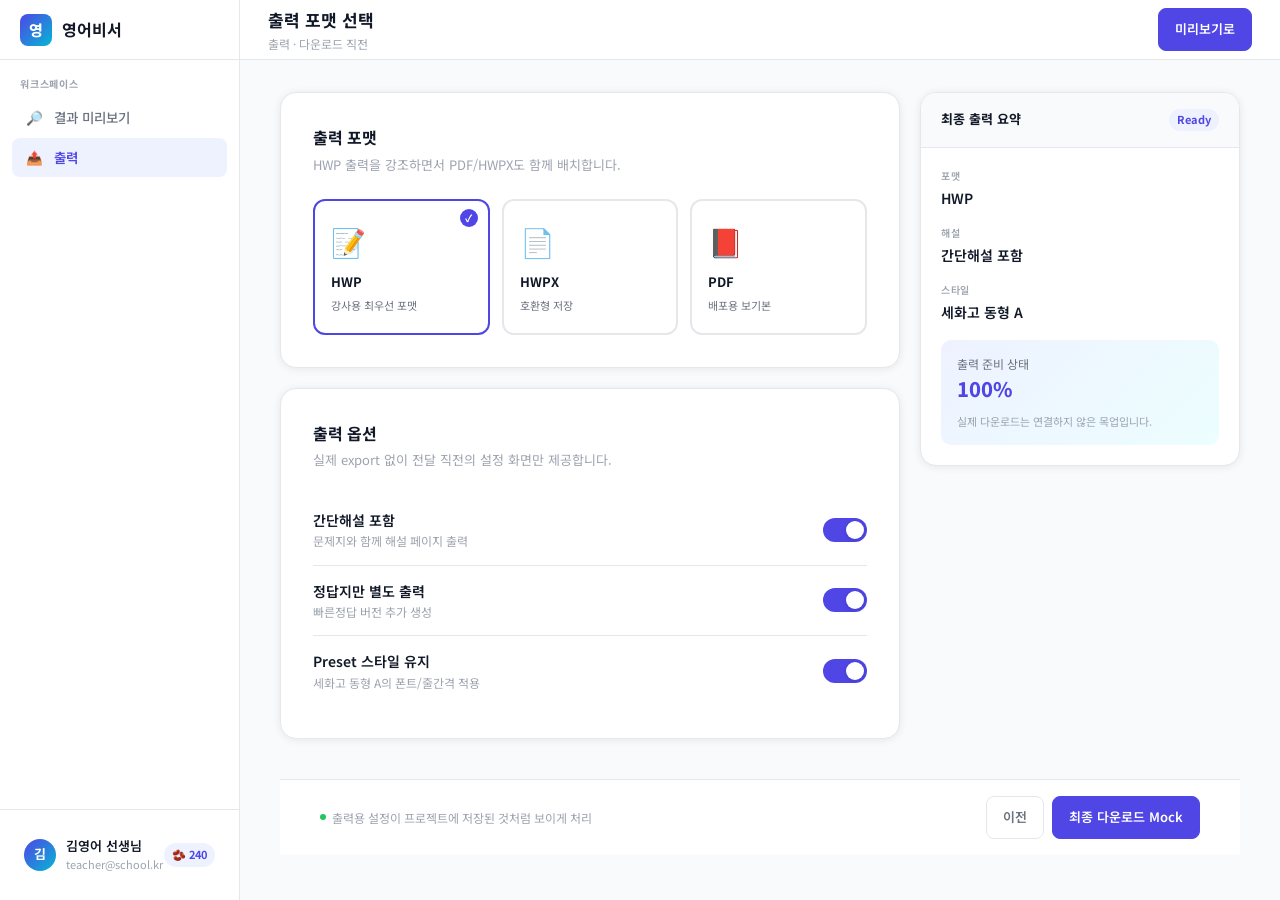
==== export.html @ 363a8ff7 "Initial mockup upload" ====
<!DOCTYPE html>
<html lang="ko">
<head>
  <meta charset="UTF-8">
  <meta name="viewport" content="width=device-width, initial-scale=1.0">
  <title>출력 - 영어비서</title>
  <link rel="stylesheet" href="./assets/css/reset.css">
  <link rel="stylesheet" href="./assets/css/tokens.css">
  <link rel="stylesheet" href="./assets/css/layout.css">
  <link rel="stylesheet" href="./assets/css/components.css">
  <link rel="stylesheet" href="./assets/css/pages.css">
</head>
<body data-nav="export">
  <aside class="sidebar">
    <a class="sidebar-logo" href="./index.html"><div class="logo-icon">영</div><span class="logo-text">영어비서</span></a>
    <nav class="sidebar-nav">
      <div class="nav-section-label">워크스페이스</div>
      <a class="nav-item" data-nav-link="preview" href="./preview.html"><span class="nav-item-icon">🔎</span> 결과 미리보기</a>
      <a class="nav-item" data-nav-link="export" href="./export.html"><span class="nav-item-icon">📤</span> 출력</a>
    </nav>
    <div class="sidebar-footer"><div class="sidebar-user"><div class="user-avatar">김</div><div class="user-info"><div class="user-name">김영어 선생님</div><div class="user-email">teacher@school.kr</div></div><div class="bean-chip">🫘 240</div></div></div>
  </aside>
  <header class="topbar"><div class="topbar-left"><div class="topbar-title">출력 포맷 선택</div><div class="topbar-breadcrumb">출력 · 다운로드 직전</div></div><div class="topbar-right"><a class="btn btn-primary" href="./preview.html">미리보기로</a></div></header>
  <main class="main">
    <div class="page-body">
      <div class="layout-wrap">
        <div class="content-stack">
          <section class="section-card">
            <div class="section-card-title">출력 포맷</div>
            <div class="section-card-desc">HWP 출력을 강조하면서 PDF/HWPX도 함께 배치합니다.</div>
            <div class="type-grid" data-select-group="single">
              <div class="type-card selected" data-selectable><div class="type-card-icon">📝</div><div class="type-card-name">HWP</div><div class="type-card-desc">강사용 최우선 포맷</div></div>
              <div class="type-card" data-selectable><div class="type-card-icon">📄</div><div class="type-card-name">HWPX</div><div class="type-card-desc">호환형 저장</div></div>
              <div class="type-card" data-selectable><div class="type-card-icon">📕</div><div class="type-card-name">PDF</div><div class="type-card-desc">배포용 보기본</div></div>
            </div>
          </section>
          <section class="section-card">
            <div class="section-card-title">출력 옵션</div>
            <div class="section-card-desc">실제 export 없이 전달 직전의 설정 화면만 제공합니다.</div>
            <div class="toggle-row"><div><div class="toggle-label">간단해설 포함</div><div class="toggle-desc">문제지와 함께 해설 페이지 출력</div></div><div class="toggle-switch on"></div></div>
            <div class="toggle-row"><div><div class="toggle-label">정답지만 별도 출력</div><div class="toggle-desc">빠른정답 버전 추가 생성</div></div><div class="toggle-switch on"></div></div>
            <div class="toggle-row"><div><div class="toggle-label">Preset 스타일 유지</div><div class="toggle-desc">세화고 동형 A의 폰트/줄간격 적용</div></div><div class="toggle-switch on"></div></div>
          </section>
        </div>
        <aside class="preview-panel">
          <div class="preview-header"><div class="preview-title">최종 출력 요약</div><div class="preview-badge">Ready</div></div>
          <div class="preview-body">
            <div class="preview-row"><div class="preview-key">포맷</div><div class="preview-val">HWP</div></div>
            <div class="preview-row"><div class="preview-key">해설</div><div class="preview-val">간단해설 포함</div></div>
            <div class="preview-row"><div class="preview-key">스타일</div><div class="preview-val">세화고 동형 A</div></div>
            <div class="preview-cost"><div class="preview-cost-label">출력 준비 상태</div><div class="preview-cost-val">100%</div><div class="preview-cost-sub">실제 다운로드는 연결하지 않은 목업입니다.</div></div>
          </div>
        </aside>
      </div>
      <div class="bottom-bar">
        <div class="save-info"><span class="save-dot"></span> 출력용 설정이 프로젝트에 저장된 것처럼 보이게 처리</div>
        <div class="btn-row"><a class="btn btn-ghost" href="./preview.html">이전</a><button class="btn btn-primary">최종 다운로드 Mock</button></div>
      </div>
    </div>
  </main>
  <script src="./assets/js/app.js"></script>
</body>
</html>
---- assets/css/tokens.css ----
@import url('https://fonts.googleapis.com/css2?family=Noto+Sans+KR:wght@300;400;500;600;700;800&display=swap');

:root {
  --primary: #4f46e5;
  --primary-dark: #3730a3;
  --primary-light: #eef2ff;
  --accent: #06b6d4;
  --accent-light: #ecfeff;
  --text-main: #111827;
  --text-sub: #6b7280;
  --text-muted: #9ca3af;
  --bg: #ffffff;
  --bg-gray: #f9fafb;
  --bg-soft: #f3f4f6;
  --border: #e5e7eb;
  --success: #16a34a;
  --warning: #d97706;
  --danger: #ef4444;
  --sidebar-w: 240px;
  --topbar-h: 60px;
  --radius: 12px;
  --radius-lg: 16px;
  --shadow: 0 1px 8px rgba(0, 0, 0, 0.08);
  --shadow-md: 0 4px 20px rgba(0, 0, 0, 0.1);
}

body {
  font-family: 'Noto Sans KR', sans-serif;
  color: var(--text-main);
  background: var(--bg-gray);
  line-height: 1.6;
}
---- assets/css/layout.css ----
.sidebar {
  position: fixed;
  inset: 0 auto 0 0;
  width: var(--sidebar-w);
  background: var(--bg);
  border-right: 1px solid var(--border);
  display: flex;
  flex-direction: column;
  z-index: 50;
}

.sidebar-logo {
  height: var(--topbar-h);
  display: flex;
  align-items: center;
  gap: 10px;
  padding: 0 20px;
  border-bottom: 1px solid var(--border);
}

.logo-icon {
  width: 32px;
  height: 32px;
  border-radius: 8px;
  background: linear-gradient(135deg, var(--primary), var(--accent));
  color: #fff;
  display: grid;
  place-items: center;
  font-size: 15px;
  font-weight: 800;
}

.logo-text {
  font-size: 16px;
  font-weight: 700;
}

.sidebar-nav {
  flex: 1;
  overflow-y: auto;
  padding: 16px 12px;
}

.nav-section-label {
  font-size: 10px;
  font-weight: 700;
  color: var(--text-muted);
  letter-spacing: 0.8px;
  padding: 0 8px;
  margin: 16px 0 6px;
}

.nav-section-label:first-child {
  margin-top: 0;
}

.nav-item,
.nav-item-header,
.nav-subitem {
  display: flex;
  align-items: center;
  gap: 10px;
  border-radius: 8px;
  color: var(--text-sub);
  transition: all 0.15s;
}

.nav-item,
.nav-item-header {
  padding: 9px 12px;
  font-size: 13.5px;
  font-weight: 500;
}

.nav-item:hover,
.nav-item-header:hover,
.nav-subitem:hover {
  background: var(--bg-gray);
  color: var(--text-main);
}

.nav-item.active,
.nav-subitem.active {
  background: var(--primary-light);
  color: var(--primary);
  font-weight: 600;
}

.nav-item-icon {
  width: 20px;
  text-align: center;
  flex-shrink: 0;
}

.nav-item-badge,
.bean-chip,
.preview-badge,
.mini-badge {
  border-radius: 999px;
  font-size: 11px;
  font-weight: 700;
}

.nav-item-badge {
  margin-left: auto;
  background: var(--primary);
  color: #fff;
  padding: 1px 7px;
}

.nav-item-badge.gray {
  background: var(--bg-gray);
  color: var(--text-muted);
  border: 1px solid var(--border);
}

.nav-item-expandable {
  display: flex;
  flex-direction: column;
}

.nav-item-chevron {
  margin-left: auto;
  font-size: 11px;
  color: var(--text-muted);
  transition: transform 0.2s;
}

.nav-item-expandable.open .nav-item-chevron {
  transform: rotate(180deg);
}

.nav-submenu {
  display: none;
  flex-direction: column;
  padding: 2px 0 4px 32px;
  gap: 1px;
}

.nav-item-expandable.open .nav-submenu {
  display: flex;
}

.nav-subitem {
  padding: 7px 10px;
  font-size: 13px;
  font-weight: 500;
}

.nav-subitem-dot {
  width: 5px;
  height: 5px;
  border-radius: 50%;
  background: var(--text-muted);
}

.sidebar-footer {
  padding: 16px 12px;
  border-top: 1px solid var(--border);
}

.sidebar-user {
  display: flex;
  align-items: center;
  gap: 10px;
  padding: 10px 12px;
  border-radius: 8px;
}

.user-avatar {
  width: 32px;
  height: 32px;
  border-radius: 50%;
  background: linear-gradient(135deg, var(--primary), var(--accent));
  color: #fff;
  display: grid;
  place-items: center;
  font-size: 13px;
  font-weight: 700;
}

.user-info {
  flex: 1;
  min-width: 0;
}

.user-name {
  font-size: 13px;
  font-weight: 600;
}

.user-email {
  font-size: 11px;
  color: var(--text-muted);
}

.bean-chip {
  background: var(--primary-light);
  color: var(--primary);
  padding: 3px 8px;
}

.topbar {
  position: fixed;
  top: 0;
  left: var(--sidebar-w);
  right: 0;
  height: var(--topbar-h);
  background: var(--bg);
  border-bottom: 1px solid var(--border);
  display: flex;
  align-items: center;
  justify-content: space-between;
  padding: 0 28px;
  z-index: 40;
}

.topbar-left {
  display: flex;
  flex-direction: column;
}

.topbar-title {
  font-size: 17px;
  font-weight: 700;
}

.topbar-breadcrumb {
  font-size: 12px;
  color: var(--text-muted);
}

.topbar-right {
  display: flex;
  align-items: center;
  gap: 12px;
}

.main {
  margin-left: var(--sidebar-w);
  padding-top: var(--topbar-h);
  min-height: 100vh;
}

.page-body {
  padding: 32px 40px;
  max-width: 1240px;
}

.layout-wrap {
  display: grid;
  grid-template-columns: minmax(0, 1fr) 320px;
  gap: 20px;
  align-items: start;
}

.content-stack {
  display: flex;
  flex-direction: column;
}

.page-hero {
  background: linear-gradient(135deg, rgba(79, 70, 229, 0.1), rgba(6, 182, 212, 0.08));
  border: 1px solid rgba(79, 70, 229, 0.12);
  border-radius: 20px;
  padding: 36px;
  margin-bottom: 24px;
}

.page-hero h1 {
  font-size: 30px;
  line-height: 1.25;
  margin-bottom: 12px;
}

.page-hero p {
  color: var(--text-sub);
  max-width: 720px;
}

.hero-actions,
.toolbar-row,
.chip-row {
  display: flex;
  flex-wrap: wrap;
  gap: 10px;
}

.hero-actions {
  margin-top: 20px;
}

@media (max-width: 1100px) {
  .layout-wrap {
    grid-template-columns: 1fr;
  }

  .preview-panel {
    position: static;
  }
}

@media (max-width: 900px) {
  .sidebar {
    position: static;
    width: 100%;
    height: auto;
  }

  .topbar,
  .main {
    margin-left: 0;
    left: 0;
  }

  .topbar {
    position: static;
  }

  .main {
    padding-top: 0;
  }

  .page-body {
    padding: 20px;
  }
}
---- assets/css/components.css ----
.section-card,
.preview-panel,
.project-card,
.metric-card,
.doc-card,
.timeline-card {
  background: var(--bg);
  border: 1px solid var(--border);
  border-radius: var(--radius-lg);
  box-shadow: var(--shadow);
}

.section-card {
  padding: 32px;
  margin-bottom: 20px;
}

.section-card-title {
  font-size: 16px;
  font-weight: 700;
  margin-bottom: 4px;
  display: flex;
  align-items: center;
  gap: 8px;
}

.section-card-desc {
  font-size: 13px;
  color: var(--text-muted);
  margin-bottom: 24px;
}

.section-divider,
.preview-divider {
  border: none;
  border-top: 1px solid var(--border);
  margin: 20px 0;
}

.step-bar {
  display: flex;
  align-items: center;
  margin-bottom: 36px;
}

.step-item {
  display: flex;
  align-items: center;
  gap: 10px;
  flex: 1;
  position: relative;
}

.step-item:not(:last-child)::after {
  content: "";
  position: absolute;
  left: 36px;
  right: 0;
  top: 50%;
  transform: translateY(-50%);
  height: 2px;
  background: var(--border);
  z-index: 0;
}

.step-item.done:not(:last-child)::after,
.step-item.active:not(:last-child)::after {
  background: var(--primary-light);
}

.step-circle {
  width: 36px;
  height: 36px;
  border-radius: 50%;
  border: 2px solid var(--border);
  background: var(--bg);
  color: var(--text-muted);
  display: grid;
  place-items: center;
  font-size: 14px;
  font-weight: 700;
  position: relative;
  z-index: 1;
}

.step-item.done .step-circle {
  background: var(--primary);
  border-color: var(--primary);
  color: #fff;
}

.step-item.active .step-circle {
  color: var(--primary);
  border-color: var(--primary);
  background: var(--primary-light);
}

.step-label {
  font-size: 13px;
  font-weight: 600;
  color: var(--text-muted);
  white-space: nowrap;
}

.step-item.active .step-label {
  color: var(--primary);
}

.type-grid,
.card-grid,
.metric-grid {
  display: grid;
  gap: 12px;
}

.type-grid {
  grid-template-columns: repeat(3, minmax(0, 1fr));
}

.card-grid {
  grid-template-columns: repeat(2, minmax(0, 1fr));
}

.metric-grid {
  grid-template-columns: repeat(4, minmax(0, 1fr));
}

.type-card,
.selectable-card {
  border: 2px solid var(--border);
  border-radius: 12px;
  padding: 18px 16px;
  background: var(--bg);
  cursor: pointer;
  transition: all 0.15s;
  position: relative;
}

.type-card:hover,
.selectable-card:hover,
.skill-chip:hover,
.level-chip:hover {
  border-color: var(--primary);
  background: var(--primary-light);
}

.type-card.selected,
.selectable-card.selected,
.skill-chip.selected,
.level-chip.selected {
  border-color: var(--primary);
}

.type-card.selected::after,
.selectable-card.selected::after {
  content: "✓";
  position: absolute;
  top: 8px;
  right: 10px;
  width: 18px;
  height: 18px;
  border-radius: 50%;
  background: var(--primary);
  color: #fff;
  display: grid;
  place-items: center;
  font-size: 10px;
  font-weight: 800;
}

.check-card {
  padding-left: 42px;
}

.check-card::before {
  content: "";
  position: absolute;
  left: 16px;
  top: 18px;
  width: 16px;
  height: 16px;
  border-radius: 4px;
  border: 1.5px solid var(--border);
  background: var(--bg);
}

.check-card.selected::before {
  content: "✓";
  display: grid;
  place-items: center;
  font-size: 10px;
  font-weight: 800;
  color: var(--primary);
  border-color: var(--primary);
  background: #fff;
}

.type-card-icon {
  font-size: 28px;
  margin-bottom: 8px;
}

.type-card-name,
.selectable-card-title {
  font-size: 13px;
  font-weight: 700;
  margin-bottom: 4px;
}

.type-card-desc,
.selectable-card-desc {
  font-size: 11px;
  color: var(--text-sub);
}

.form-row {
  display: grid;
  grid-template-columns: 1fr 1fr;
  gap: 16px;
  margin-bottom: 16px;
}

.form-row.single {
  grid-template-columns: 1fr;
}

.form-row.three {
  grid-template-columns: repeat(3, 1fr);
}

.form-group {
  display: flex;
  flex-direction: column;
  gap: 6px;
}

.form-label {
  font-size: 13px;
  font-weight: 600;
  display: flex;
  align-items: center;
  gap: 4px;
}

.required {
  color: var(--danger);
  font-size: 12px;
}

.optional {
  font-size: 11px;
  font-weight: 400;
  color: var(--text-muted);
}

.form-input,
.form-select,
.form-textarea {
  width: 100%;
  padding: 10px 14px;
  border: 1.5px solid var(--border);
  border-radius: 8px;
  font-size: 14px;
  color: var(--text-main);
  background: var(--bg);
  outline: none;
  transition: border-color 0.15s, box-shadow 0.15s;
}

.form-select {
  appearance: none;
  background-image: url("data:image/svg+xml,%3Csvg xmlns='http://www.w3.org/2000/svg' width='12' height='12' viewBox='0 0 12 12'%3E%3Cpath fill='%239CA3AF' d='M6 8L1 3h10z'/%3E%3C/svg%3E");
  background-repeat: no-repeat;
  background-position: right 12px center;
  padding-right: 32px;
}

.form-textarea {
  min-height: 96px;
  resize: vertical;
}

.form-input:focus,
.form-select:focus,
.form-textarea:focus {
  border-color: var(--primary);
  box-shadow: 0 0 0 3px rgba(79, 70, 229, 0.08);
}

.form-hint {
  font-size: 12px;
  color: var(--text-muted);
}

.skill-grid,
.level-row,
.stats-row {
  display: flex;
  flex-wrap: wrap;
  gap: 8px;
}

.skill-chip,
.level-chip,
.status-chip {
  border: 1.5px solid var(--border);
  border-radius: 999px;
  padding: 7px 14px;
  background: var(--bg);
  font-size: 13px;
  font-weight: 500;
  color: var(--text-sub);
  cursor: pointer;
  transition: all 0.15s;
}

.skill-chip {
  position: relative;
  padding-left: 34px;
}

.skill-chip::before {
  content: "";
  position: absolute;
  left: 12px;
  top: 50%;
  transform: translateY(-50%);
  width: 14px;
  height: 14px;
  border-radius: 4px;
  border: 1.5px solid var(--border);
  background: var(--bg);
}

.skill-chip.selected::before {
  content: "✓";
  display: grid;
  place-items: center;
  font-size: 10px;
  font-weight: 800;
  color: var(--primary);
  border-color: rgba(255, 255, 255, 0.8);
  background: #fff;
}

.skill-chip.selected {
  background: var(--primary);
  color: #fff;
}

.project-context-card {
  margin: 10px 0 16px;
  padding: 14px 12px;
  border: 1px solid var(--border);
  border-radius: 12px;
  background: linear-gradient(135deg, rgba(79, 70, 229, 0.08), rgba(6, 182, 212, 0.05));
}

.project-context-label {
  font-size: 10px;
  font-weight: 700;
  letter-spacing: 0.8px;
  color: var(--text-muted);
  margin-bottom: 6px;
}

.project-context-name {
  font-size: 13px;
  font-weight: 700;
  color: var(--text-main);
  line-height: 1.45;
}

.project-context-meta {
  font-size: 11px;
  color: var(--text-sub);
  margin-top: 4px;
}

.topbar-project-chip {
  display: inline-flex;
  align-items: center;
  gap: 8px;
  margin-top: 6px;
  padding: 6px 10px;
  border: 1px solid var(--border);
  border-radius: 999px;
  background: var(--bg-gray);
  width: fit-content;
  max-width: 520px;
}

.topbar-project-chip-label {
  font-size: 10px;
  font-weight: 700;
  letter-spacing: 0.7px;
  color: var(--text-muted);
  flex-shrink: 0;
}

.topbar-project-chip-name {
  font-size: 12px;
  font-weight: 600;
  color: var(--text-main);
  white-space: nowrap;
  overflow: hidden;
  text-overflow: ellipsis;
}

.level-chip.selected {
  background: var(--primary);
  color: #fff;
}

.toggle-row {
  display: flex;
  align-items: center;
  justify-content: space-between;
  gap: 12px;
  padding: 14px 0;
  border-bottom: 1px solid var(--border);
}

.toggle-row:last-child {
  border-bottom: none;
}

.toggle-label {
  font-size: 14px;
  font-weight: 600;
}

.toggle-desc {
  font-size: 12px;
  color: var(--text-muted);
}

.toggle-switch {
  width: 44px;
  height: 24px;
  border-radius: 999px;
  background: var(--border);
  position: relative;
  cursor: pointer;
  flex-shrink: 0;
}

.toggle-switch::after {
  content: "";
  position: absolute;
  top: 3px;
  left: 3px;
  width: 18px;
  height: 18px;
  border-radius: 50%;
  background: #fff;
  box-shadow: 0 1px 4px rgba(0, 0, 0, 0.15);
  transition: transform 0.2s;
}

.toggle-switch.on {
  background: var(--primary);
}

.toggle-switch.on::after {
  transform: translateX(20px);
}

.upload-zone {
  border: 2px dashed var(--border);
  border-radius: 12px;
  padding: 36px 24px;
  text-align: center;
  background: var(--bg-gray);
  transition: all 0.15s;
}

.upload-zone:hover {
  border-color: var(--primary);
  background: var(--primary-light);
}

.upload-icon {
  font-size: 34px;
  margin-bottom: 10px;
}

.upload-title {
  font-size: 14px;
  font-weight: 700;
  margin-bottom: 6px;
}

.upload-desc {
  font-size: 12px;
  color: var(--text-muted);
}

.upload-btn-row,
.action-row,
.btn-row {
  display: flex;
  flex-wrap: wrap;
  gap: 8px;
}

.upload-btn,
.btn,
.topbar-btn {
  display: inline-flex;
  align-items: center;
  justify-content: center;
  gap: 6px;
  border-radius: 8px;
  font-weight: 600;
  cursor: pointer;
  transition: all 0.15s;
}

.upload-btn,
.btn,
.topbar-btn-ghost {
  border: 1.5px solid var(--border);
  background: var(--bg);
  color: var(--text-sub);
}

.upload-btn,
.btn,
.topbar-btn {
  padding: 10px 16px;
  font-size: 13px;
}

.btn-primary {
  border-color: var(--primary);
  background: var(--primary);
  color: #fff;
}

.btn-primary:hover {
  background: var(--primary-dark);
  border-color: var(--primary-dark);
}

.btn-ghost:hover,
.topbar-btn-ghost:hover,
.upload-btn:hover {
  color: var(--primary);
  border-color: var(--primary);
  background: var(--primary-light);
}

.preview-panel {
  overflow: hidden;
  position: sticky;
  top: calc(var(--topbar-h) + 32px);
}

.preview-header {
  padding: 16px 20px;
  border-bottom: 1px solid var(--border);
  background: var(--bg-gray);
  display: flex;
  justify-content: space-between;
  align-items: center;
}

.preview-title {
  font-size: 13px;
  font-weight: 700;
}

.preview-badge {
  background: var(--primary-light);
  color: var(--primary);
  padding: 2px 8px;
}

.preview-body {
  padding: 20px;
}

.preview-row {
  display: flex;
  flex-direction: column;
  gap: 3px;
  margin-bottom: 16px;
}

.preview-key {
  font-size: 10px;
  font-weight: 600;
  color: var(--text-muted);
  letter-spacing: 0.5px;
}

.preview-val {
  font-size: 14px;
  font-weight: 600;
}

.preview-tags {
  display: flex;
  flex-wrap: wrap;
  gap: 4px;
}

.preview-tag,
.mini-badge,
.status-soft {
  border-radius: 999px;
  padding: 2px 8px;
  background: var(--primary-light);
  color: var(--primary);
  font-size: 11px;
  font-weight: 600;
}

.preview-cost {
  background: linear-gradient(135deg, var(--primary-light), var(--accent-light));
  border-radius: 10px;
  padding: 14px 16px;
  margin-top: 16px;
}

.preview-cost-label {
  font-size: 12px;
  color: var(--text-sub);
}

.preview-cost-val {
  font-size: 20px;
  font-weight: 800;
  color: var(--primary);
}

.preview-cost-sub {
  font-size: 11px;
  color: var(--text-muted);
  margin-top: 8px;
}

.bottom-bar {
  position: sticky;
  bottom: 0;
  background: rgba(255, 255, 255, 0.96);
  border-top: 1px solid var(--border);
  padding: 16px 40px;
  display: flex;
  justify-content: space-between;
  gap: 20px;
  margin-top: 20px;
  backdrop-filter: blur(8px);
}

.save-info {
  font-size: 12px;
  color: var(--text-muted);
  display: flex;
  align-items: center;
  gap: 6px;
}

.save-dot {
  width: 6px;
  height: 6px;
  border-radius: 50%;
  background: #22c55e;
}

.project-card,
.doc-card,
.timeline-card {
  padding: 22px;
}

.project-card {
  cursor: pointer;
  transition: border-color 0.15s, box-shadow 0.15s, background 0.15s, transform 0.15s;
}

.project-card:hover {
  border-color: var(--primary);
  box-shadow: 0 6px 18px rgba(79, 70, 229, 0.1);
  transform: translateY(-1px);
}

.project-card.selected {
  border-color: var(--primary);
  background: linear-gradient(135deg, rgba(79, 70, 229, 0.08), rgba(6, 182, 212, 0.04));
  box-shadow: 0 6px 22px rgba(79, 70, 229, 0.12);
}

.project-card-head,
.doc-card-head,
.timeline-head {
  display: flex;
  justify-content: space-between;
  gap: 16px;
  margin-bottom: 12px;
}

.project-title,
.doc-title,
.metric-value {
  font-weight: 700;
}

.project-title,
.doc-title {
  font-size: 17px;
}

.project-meta,
.doc-meta,
.timeline-meta {
  color: var(--text-muted);
  font-size: 12px;
}

.metric-card {
  padding: 20px;
}

.metric-label {
  font-size: 12px;
  color: var(--text-muted);
  margin-bottom: 8px;
}

.metric-value {
  font-size: 24px;
}

.metric-sub {
  font-size: 12px;
  color: var(--text-sub);
  margin-top: 6px;
}

.list-table {
  width: 100%;
  border-collapse: collapse;
}

.list-table th,
.list-table td {
  padding: 12px 10px;
  border-bottom: 1px solid var(--border);
  text-align: left;
  font-size: 13px;
}

.list-table th {
  color: var(--text-muted);
  font-size: 12px;
  font-weight: 700;
}

.kanban-list {
  display: flex;
  flex-direction: column;
  gap: 8px;
}

.qtype-block {
  display: flex;
  align-items: center;
  gap: 10px;
  border: 1.5px solid var(--border);
  border-radius: 10px;
  padding: 11px 14px;
}

.qtype-block[data-toggle-item] {
  cursor: pointer;
  transition: border-color 0.15s, background 0.15s, box-shadow 0.15s;
}

.qtype-block[data-toggle-item]:hover {
  border-color: var(--primary);
  box-shadow: 0 3px 12px rgba(79, 70, 229, 0.08);
}

.qtype-block.selected {
  border-color: var(--primary);
  background: var(--primary-light);
}

.block-drag-handle {
  color: var(--text-muted);
}

.block-num {
  width: 26px;
  height: 26px;
  border-radius: 50%;
  background: var(--primary);
  color: #fff;
  display: grid;
  place-items: center;
  font-size: 12px;
  font-weight: 700;
}

.block-type-name {
  flex: 1;
  font-size: 14px;
  font-weight: 600;
}

.thumb-grid {
  display: grid;
  grid-template-columns: repeat(2, 1fr);
  gap: 12px;
}

.thumb-card {
  border: 1px solid var(--border);
  border-radius: 12px;
  background: var(--bg-gray);
  min-height: 180px;
  padding: 16px;
}

.thumb-card strong {
  display: block;
  margin-bottom: 8px;
}

@media (max-width: 900px) {
  .type-grid,
  .card-grid,
  .metric-grid,
  .form-row,
  .form-row.three {
    grid-template-columns: 1fr;
  }

  .bottom-bar {
    padding: 16px 20px;
    flex-direction: column;
    align-items: stretch;
  }
}
---- assets/css/pages.css ----
.landing-grid {
  display: grid;
  grid-template-columns: 1.4fr 1fr;
  gap: 20px;
}

.hero-kpis,
.feature-grid {
  display: grid;
  gap: 12px;
}

.hero-kpis {
  grid-template-columns: repeat(3, 1fr);
  margin-top: 20px;
}

.feature-grid {
  grid-template-columns: repeat(2, 1fr);
}

.feature-card {
  background: var(--bg);
  border: 1px solid var(--border);
  border-radius: 16px;
  padding: 20px;
}

.feature-card h3 {
  margin-bottom: 8px;
  font-size: 15px;
}

.feature-card p,
.lead-note {
  color: var(--text-sub);
  font-size: 13px;
}

.workspace-grid {
  display: grid;
  grid-template-columns: 1.2fr 1fr;
  gap: 20px;
}

.timeline-list {
  display: flex;
  flex-direction: column;
  gap: 12px;
}

.timeline-item {
  border-left: 2px solid var(--primary-light);
  padding-left: 14px;
}

.timeline-item h4 {
  font-size: 14px;
  margin-bottom: 4px;
}

.timeline-item p {
  color: var(--text-sub);
  font-size: 12px;
}

.document-viewer {
  min-height: 620px;
  background: linear-gradient(180deg, #fff, #f8fafc);
  border: 1px solid var(--border);
  border-radius: 16px;
  padding: 26px;
}

.document-sheet {
  background: #fff;
  border: 1px solid var(--border);
  border-radius: 12px;
  min-height: 520px;
  padding: 28px;
  box-shadow: var(--shadow);
}

.document-sheet h2 {
  font-size: 20px;
  margin-bottom: 12px;
}

.document-sheet p,
.document-sheet li {
  color: var(--text-sub);
  font-size: 13px;
}

.document-sheet ol {
  padding-left: 18px;
}

.source-tabs {
  display: flex;
  gap: 8px;
  flex-wrap: wrap;
  margin-bottom: 16px;
}

.source-tab {
  padding: 8px 12px;
  border-radius: 999px;
  border: 1px solid var(--border);
  background: var(--bg);
  color: var(--text-sub);
  font-size: 12px;
  font-weight: 600;
}

.source-tab.active {
  background: var(--primary-light);
  border-color: var(--primary);
  color: var(--primary);
}

.empty-state {
  padding: 40px;
  text-align: center;
  color: var(--text-muted);
}

.spa-shell {
  display: flex;
  flex-direction: column;
  gap: 20px;
}

.spa-page {
  display: none;
}

.spa-page.active {
  display: block;
}

.spa-page-head {
  display: flex;
  align-items: flex-start;
  justify-content: space-between;
  gap: 16px;
  margin-bottom: 20px;
}

.spa-page-title {
  font-size: 28px;
  font-weight: 800;
  line-height: 1.25;
}

.spa-page-desc {
  font-size: 13px;
  color: var(--text-sub);
  margin-top: 6px;
}

.spa-actions {
  display: flex;
  gap: 10px;
  flex-wrap: wrap;
}

.spa-viewer {
  min-height: 540px;
}

.viewer-sheet-grid {
  display: grid;
  grid-template-columns: 240px minmax(0, 1fr) 300px;
  gap: 20px;
}

.viewer-side {
  display: flex;
  flex-direction: column;
  gap: 12px;
}

.mini-thumb {
  border: 1px solid var(--border);
  border-radius: 12px;
  background: var(--bg);
  padding: 14px;
  min-height: 110px;
}

.mini-thumb strong {
  display: block;
  margin-bottom: 6px;
}

.viewer-stage {
  background: linear-gradient(180deg, #fff, #f8fafc);
  border: 1px solid var(--border);
  border-radius: 16px;
  padding: 22px;
}

.viewer-panel {
  background: var(--bg);
  border: 1px solid var(--border);
  border-radius: 16px;
  padding: 20px;
}

.two-col {
  display: grid;
  grid-template-columns: 1fr 1fr;
  gap: 20px;
}

.route-link {
  cursor: pointer;
}

@media (max-width: 900px) {
  .landing-grid,
  .workspace-grid,
  .hero-kpis,
  .feature-grid,
  .viewer-sheet-grid,
  .two-col {
    grid-template-columns: 1fr;
  }
}
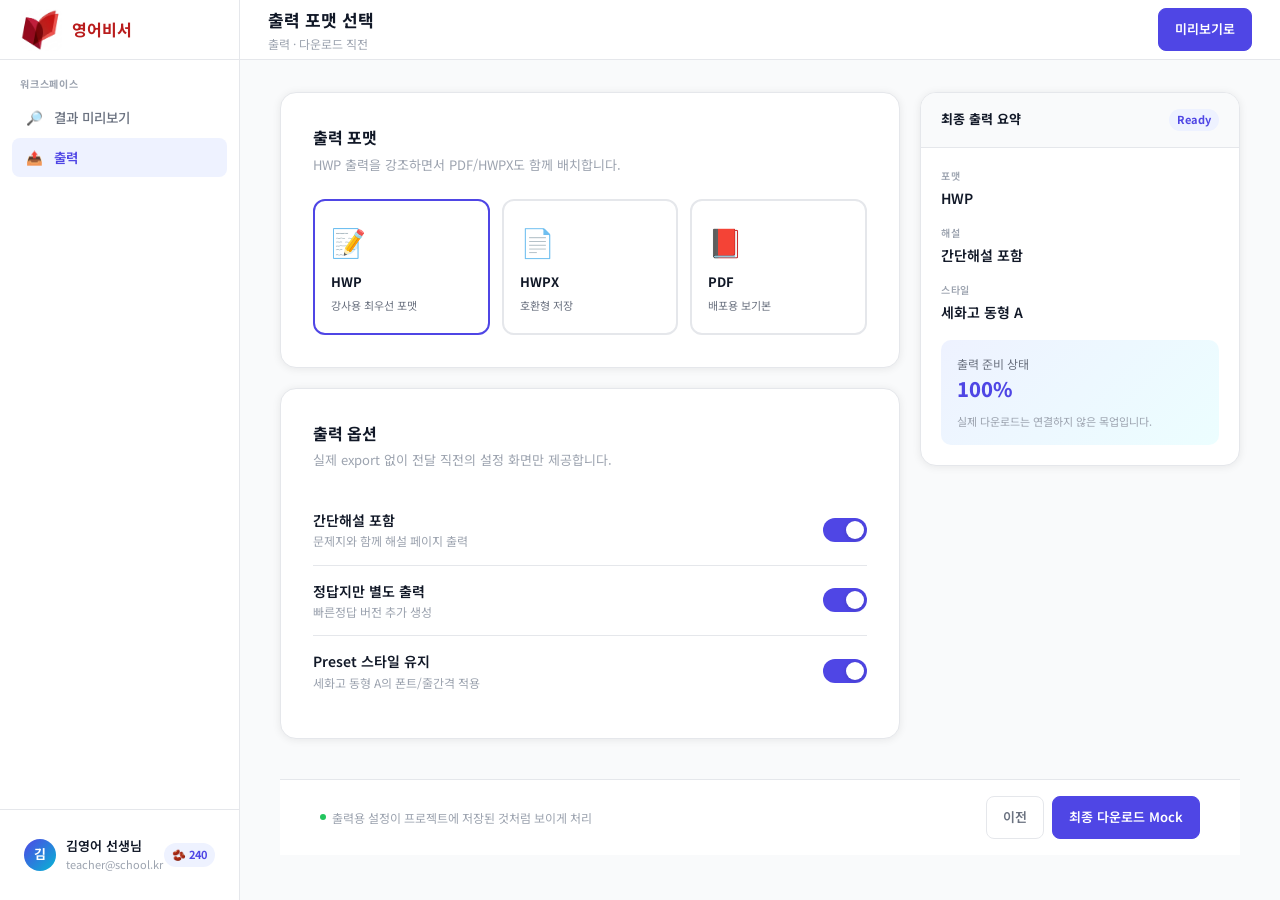
==== commit bc8d16c3: "로고 이미지와 로고 텍스트 색상 변경" ====
--- a/export.html
+++ b/export.html
@@ -12,7 +12,7 @@
 </head>
 <body data-nav="export">
   <aside class="sidebar">
-    <a class="sidebar-logo" href="./index.html"><div class="logo-icon">영</div><span class="logo-text">영어비서</span></a>
+    <a class="sidebar-logo" href="./index.html"><div class="logo-icon"><img src="./assets/img/영어비서2.png" alt="영어비서 로고"></div><span class="logo-text">영어비서</span></a>
     <nav class="sidebar-nav">
       <div class="nav-section-label">워크스페이스</div>
       <a class="nav-item" data-nav-link="preview" href="./preview.html"><span class="nav-item-icon">🔎</span> 결과 미리보기</a>
--- a/assets/css/layout.css
+++ b/assets/css/layout.css
@@ -19,20 +19,25 @@
 }
 
 .logo-icon {
-  width: 32px;
-  height: 32px;
+  width: 42px;
+  height: 42px;
   border-radius: 8px;
-  background: linear-gradient(135deg, var(--primary), var(--accent));
-  color: #fff;
-  display: grid;
-  place-items: center;
-  font-size: 15px;
-  font-weight: 800;
+  overflow: hidden;
+  display: block;
+}
+
+.logo-icon img {
+  width: 100%;
+  height: 100%;
+  object-fit: cover;
+  display: block;
+  border-radius: inherit;
 }
 
 .logo-text {
   font-size: 16px;
   font-weight: 700;
+  color: #b91c1c;
 }
 
 .sidebar-nav {
--- a/assets/css/components.css
+++ b/assets/css/components.css
@@ -153,7 +153,7 @@
 
 .type-card.selected::after,
 .selectable-card.selected::after {
-  content: "✓";
+  content: "??;
   position: absolute;
   top: 8px;
   right: 10px;
@@ -185,7 +185,7 @@
 }
 
 .check-card.selected::before {
-  content: "✓";
+  content: "??;
   display: grid;
   place-items: center;
   font-size: 10px;
@@ -333,7 +333,7 @@
 }
 
 .skill-chip.selected::before {
-  content: "✓";
+  content: "??;
   display: grid;
   place-items: center;
   font-size: 10px;
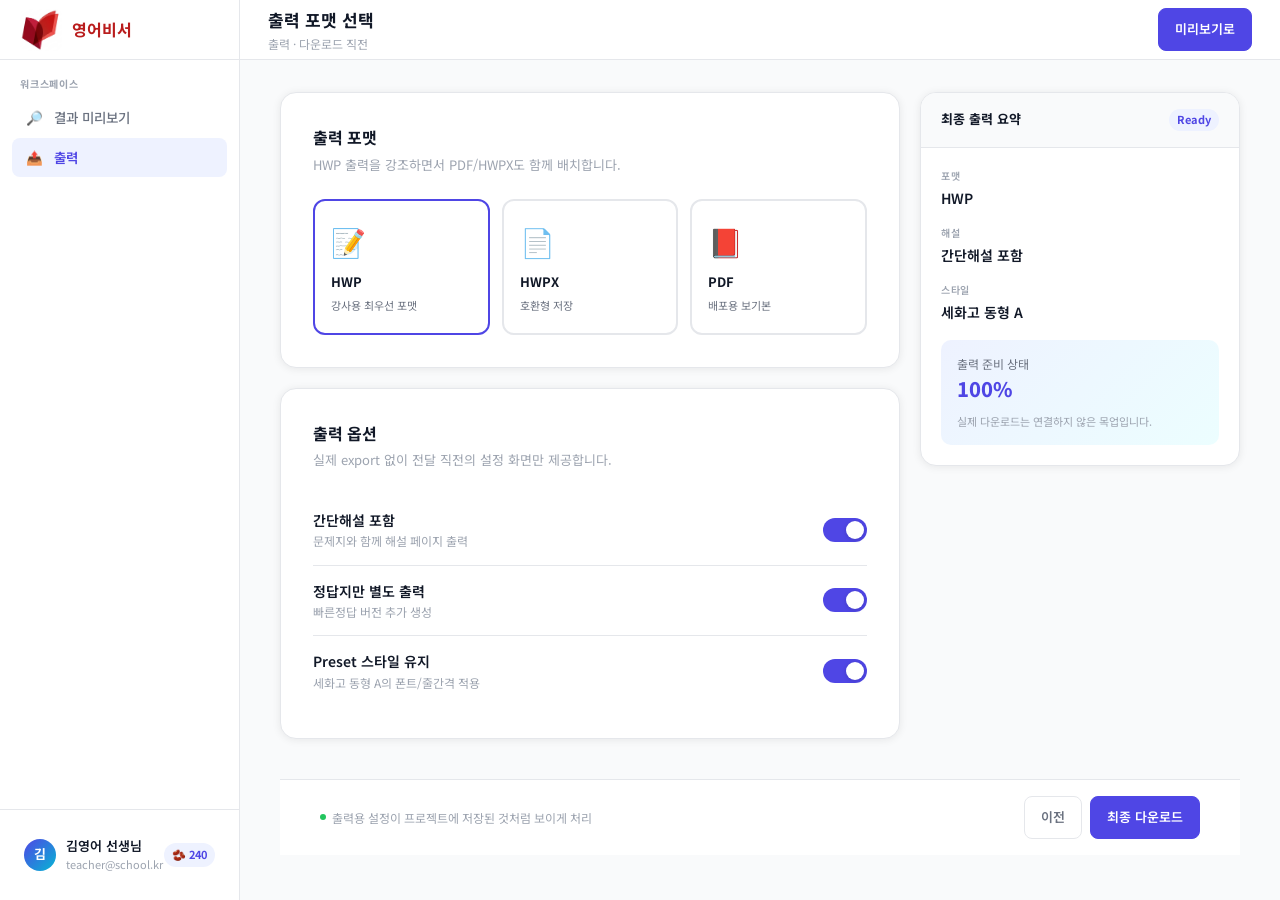
==== commit 5517adbc: "동형모의고사 만들기 기능개선" ====
--- a/export.html
+++ b/export.html
@@ -54,7 +54,7 @@
       </div>
       <div class="bottom-bar">
         <div class="save-info"><span class="save-dot"></span> 출력용 설정이 프로젝트에 저장된 것처럼 보이게 처리</div>
-        <div class="btn-row"><a class="btn btn-ghost" href="./preview.html">이전</a><button class="btn btn-primary">최종 다운로드 Mock</button></div>
+        <div class="btn-row"><a class="btn btn-ghost" href="./preview.html">이전</a><a class="btn btn-primary" href="../2021_한가람고1_1학기 기말고사 예상모의고사_최종.pdf" download="2021_한가람고1_1학기 기말고사 예상모의고사_최종.pdf">최종 다운로드</a></div>
       </div>
     </div>
   </main>
--- a/assets/css/components.css
+++ b/assets/css/components.css
@@ -168,6 +168,37 @@
   font-weight: 800;
 }
 
+.generated-range-card,
+.removable-source-card {
+  padding-top: 38px;
+}
+
+.generated-range-card::after {
+  display: none;
+}
+
+.generated-range-remove {
+  position: absolute;
+  top: 10px;
+  right: 10px;
+  width: 22px;
+  height: 22px;
+  border: 1px solid var(--border);
+  border-radius: 999px;
+  background: var(--bg);
+  color: var(--text-muted);
+  font-size: 11px;
+  font-weight: 700;
+  line-height: 1;
+  cursor: pointer;
+}
+
+.generated-range-remove:hover {
+  color: var(--danger);
+  border-color: var(--danger);
+  background: #fff5f5;
+}
+
 .check-card {
   padding-left: 42px;
 }
@@ -226,6 +257,10 @@
 
 .form-row.three {
   grid-template-columns: repeat(3, 1fr);
+}
+
+.form-row.four {
+  grid-template-columns: repeat(4, 1fr);
 }
 
 .form-group {
@@ -287,6 +322,11 @@
   box-shadow: 0 0 0 3px rgba(79, 70, 229, 0.08);
 }
 
+.reference-picker-input[readonly] {
+  cursor: pointer;
+  background-color: var(--bg);
+}
+
 .form-hint {
   font-size: 12px;
   color: var(--text-muted);
@@ -496,6 +536,60 @@
   color: var(--text-muted);
 }
 
+.modal-backdrop {
+  position: fixed;
+  inset: 0;
+  background: rgba(17, 24, 39, 0.45);
+  display: flex;
+  align-items: center;
+  justify-content: center;
+  padding: 24px;
+  z-index: 100;
+}
+
+.modal-backdrop[hidden] {
+  display: none;
+}
+
+.modal-card {
+  width: min(100%, 640px);
+  background: var(--bg);
+  border: 1px solid var(--border);
+  border-radius: var(--radius-lg);
+  box-shadow: var(--shadow-md);
+  padding: 24px;
+}
+
+.modal-head {
+  display: flex;
+  align-items: flex-start;
+  justify-content: space-between;
+  gap: 16px;
+  margin-bottom: 18px;
+}
+
+.modal-close {
+  flex-shrink: 0;
+}
+
+.added-range-list {
+  display: flex;
+  flex-wrap: wrap;
+  gap: 10px;
+}
+
+.added-range-item {
+  min-width: 140px;
+  padding: 12px 14px;
+  border: 1px solid var(--border);
+  border-radius: 12px;
+  background: var(--bg-gray);
+  font-size: 13px;
+  font-weight: 600;
+  color: var(--text-main);
+  box-shadow: var(--shadow);
+}
+
 .upload-btn-row,
 .action-row,
 .btn-row {
@@ -758,6 +852,32 @@
   font-weight: 700;
 }
 
+.reference-option-row {
+  cursor: pointer;
+  transition: background 0.15s ease;
+}
+
+.reference-option-row:hover {
+  background: rgba(79, 70, 229, 0.05);
+}
+
+.reference-option-row.is-selected {
+  background: rgba(79, 70, 229, 0.1);
+}
+
+.reference-option-radio {
+  width: 16px;
+  height: 16px;
+  accent-color: var(--primary);
+  cursor: pointer;
+}
+
+.upload-zone.is-highlighted {
+  border-color: var(--primary);
+  background: var(--primary-light);
+  box-shadow: 0 0 0 3px rgba(79, 70, 229, 0.08);
+}
+
 .kanban-list {
   display: flex;
   flex-direction: column;
@@ -834,7 +954,8 @@
   .card-grid,
   .metric-grid,
   .form-row,
-  .form-row.three {
+  .form-row.three,
+  .form-row.four {
     grid-template-columns: 1fr;
   }
 
--- a/assets/css/pages.css
+++ b/assets/css/pages.css
@@ -96,6 +96,13 @@
   padding-left: 18px;
 }
 
+.document-preview-image {
+  display: block;
+  width: 100%;
+  height: auto;
+  border-radius: 8px;
+}
+
 .source-tabs {
   display: flex;
   gap: 8px;
@@ -111,6 +118,12 @@
   color: var(--text-sub);
   font-size: 12px;
   font-weight: 600;
+}
+
+.supplemental-options-panel {
+  margin-bottom: 16px;
+  padding: 20px;
+  background: linear-gradient(180deg, rgba(79, 70, 229, 0.04), rgba(255, 255, 255, 0.96));
 }
 
 .source-tab.active {
